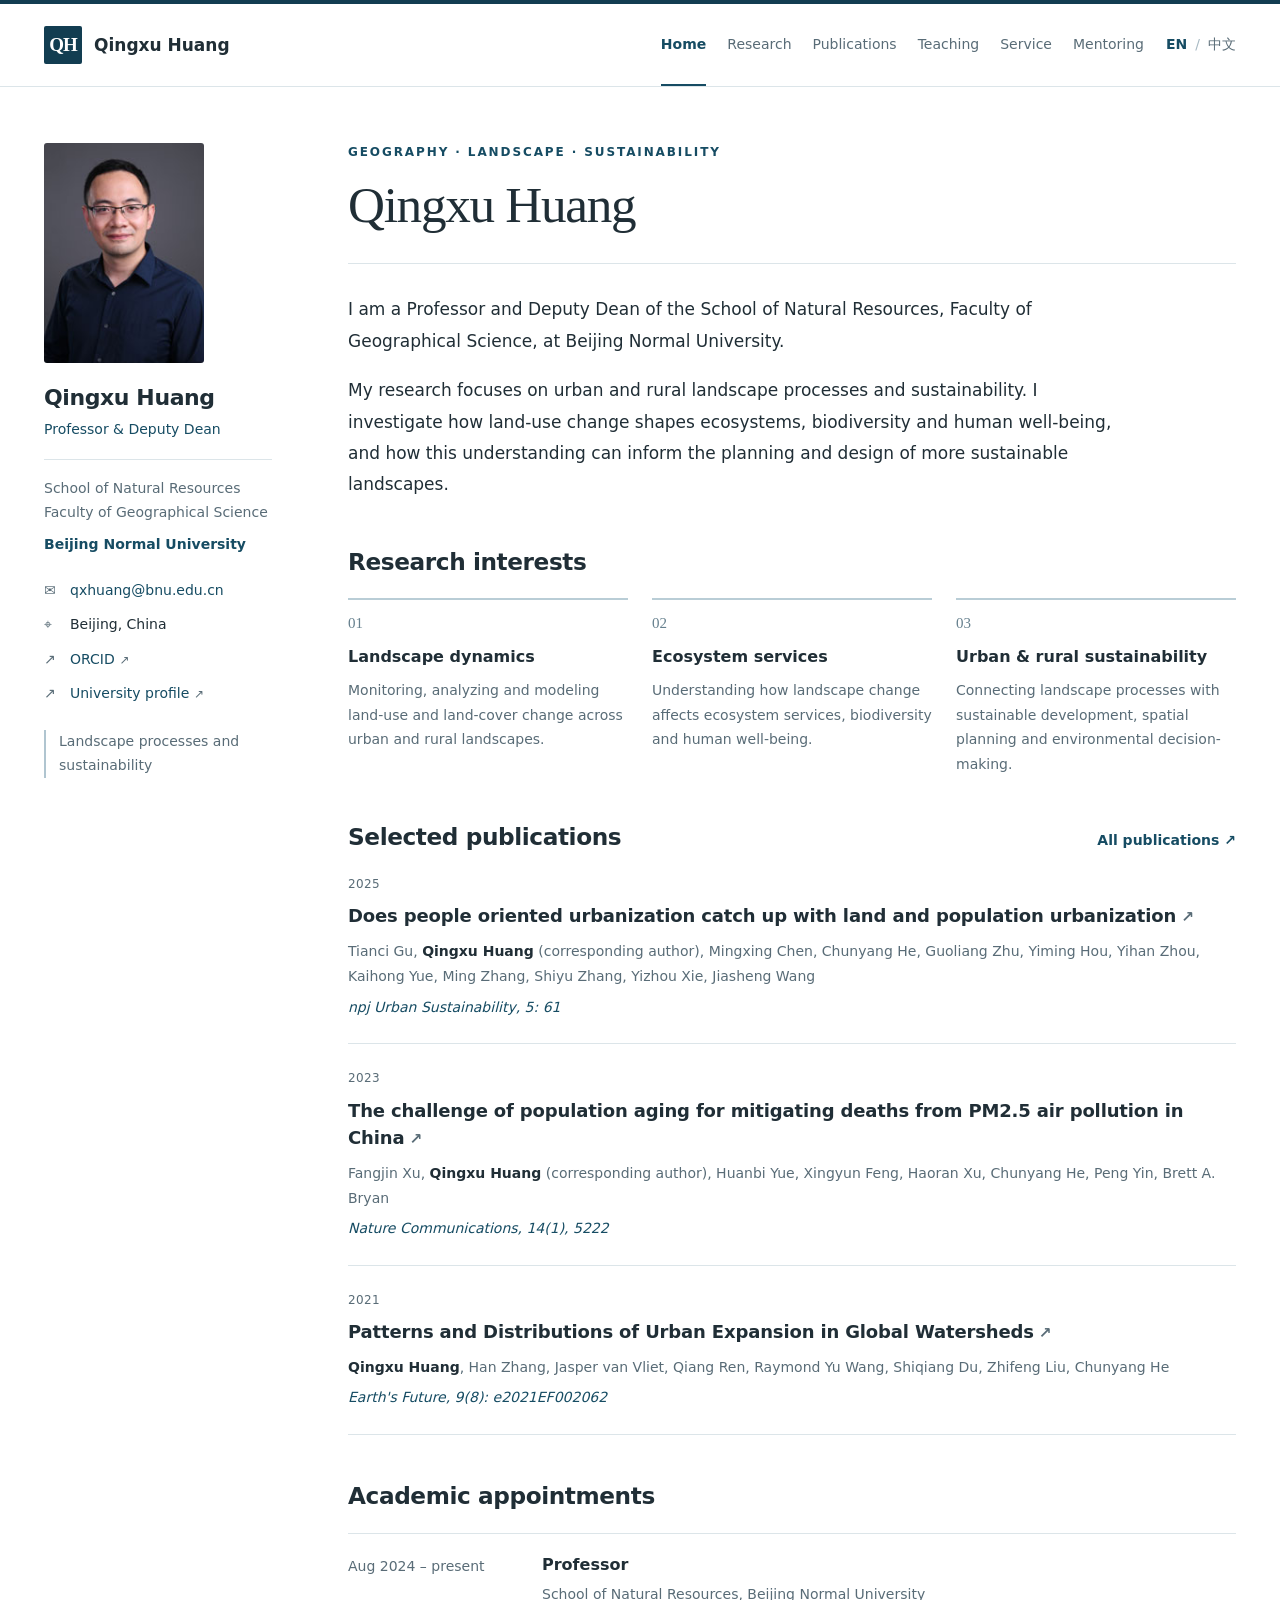
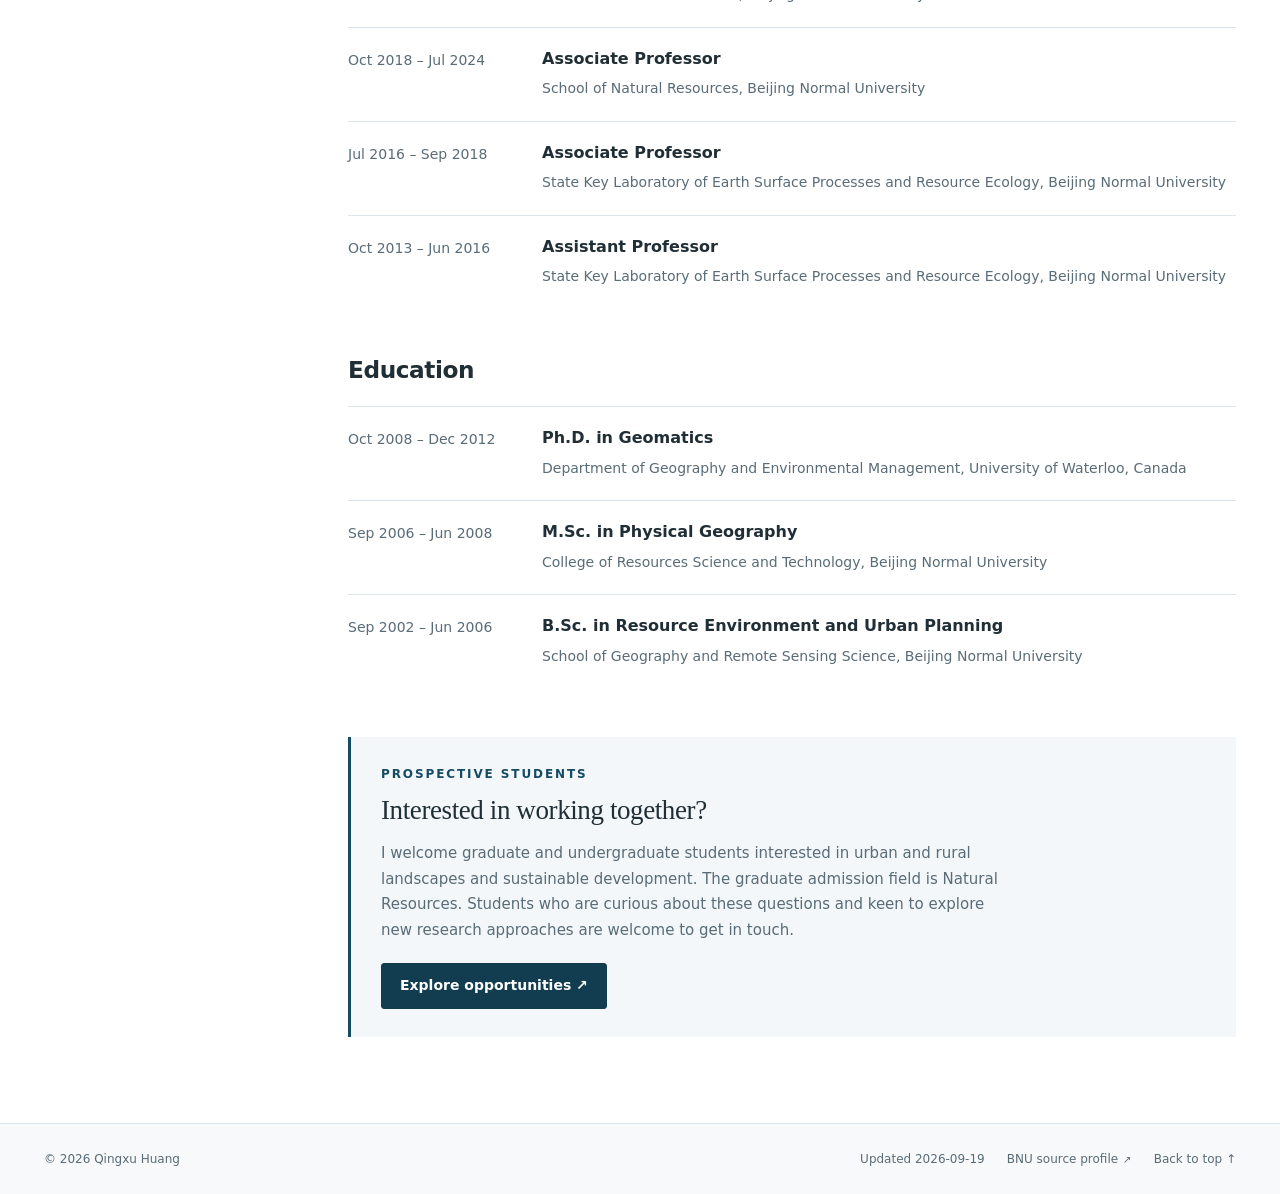
==== index.html @ 63712970 "Add files via upload" ====
<!doctype html>
<html lang="en"><head>
<meta charset="utf-8"><meta name="viewport" content="width=device-width,initial-scale=1">
<title>Qingxu Huang | Beijing Normal University</title><meta name="description" content="I am a Professor and Deputy Dean of the School of Natural Resources, Faculty of Geographical Science, at Beijing Normal University. My research focuses on urban and rural landscape processes and susta"><meta name="author" content="Qingxu Huang"><meta name="color-scheme" content="light">
<meta property="og:title" content="Qingxu Huang | Beijing Normal University"><meta property="og:description" content="I am a Professor and Deputy Dean of the School of Natural Resources, Faculty of Geographical Science, at Beijing Normal University. My research focuses on urban and rural landscape processes and susta"><meta property="og:type" content="website">
<link rel="alternate" hreflang="en" href="index.html"><link rel="alternate" hreflang="zh-CN" href="zh/index.html">
<link rel="icon" type="image/svg+xml" href="assets/favicon.svg">
<link rel="stylesheet" href="assets/style.css">
<script>document.documentElement.classList.add('js')</script>
<script src="assets/site.js" defer></script>
<script type="application/ld+json">{"@context":"https://schema.org","@type":"Person","name":"Qingxu Huang","jobTitle":"Professor & Deputy Dean","email":"mailto:qxhuang@bnu.edu.cn","affiliation":{"@type":"CollegeOrUniversity","name":"Beijing Normal University"},"sameAs":["https://orcid.org/0000-0003-4902-716X","https://geot.bnu.edu.cn/Public/htm/news/5/886.html"]}</script></head><body>
<a class="skip-link" href="#main">Skip to content</a><header class="site-header"><div class="header-inner">
<a class="brand" href="index.html"><span class="monogram" aria-hidden="true">QH</span><span>Qingxu Huang</span></a>
<nav class="primary-nav" id="primary-nav" aria-label="Main navigation"><a href="index.html" aria-current="page">Home</a><a href="research.html">Research</a><a href="publications.html">Publications</a><a href="teaching.html">Teaching</a><a href="service.html">Service</a><a href="group.html">Mentoring</a></nav>
<nav class="language-switch" aria-label="Language"><span aria-current="true" lang="en">EN</span><span class="language-divider" aria-hidden="true">/</span><a data-language="zh" lang="zh-CN" href="zh/index.html">中文</a></nav>
<button class="menu-button" type="button" aria-expanded="false" aria-controls="primary-nav" aria-label="Menu"><span aria-hidden="true">☰</span></button></div></header>
<div class="layout"><aside class="profile" aria-label="Profile and contact information"><img class="portrait" src="assets/portrait.jpg" width="170" height="255" alt="Qingxu Huang" decoding="async"><div class="profile-title"><h2>Qingxu Huang</h2><p class="role">Professor &amp; Deputy Dean</p></div><div class="affiliation"><p>School of Natural Resources<br>Faculty of Geographical Science</p><a href="https://www.bnu.edu.cn/">Beijing Normal University</a></div><ul class="contact-list"><li><span aria-hidden="true">✉</span><a href="mailto:qxhuang@bnu.edu.cn">qxhuang@bnu.edu.cn</a></li><li><span aria-hidden="true">⌖</span>Beijing, China</li><li><span aria-hidden="true">↗</span><a href="https://orcid.org/0000-0003-4902-716X" target="_blank" rel="noopener noreferrer">ORCID<span class="external" aria-hidden="true">↗</span></a></li><li><span aria-hidden="true">↗</span><a href="https://geot.bnu.edu.cn/Public/htm/news/5/886.html" target="_blank" rel="noopener noreferrer">University profile<span class="external" aria-hidden="true">↗</span></a></li></ul><p class="profile-note">Landscape processes and sustainability</p></aside>
<main id="main" tabindex="-1"><div class="page-heading"><p class="eyebrow">GEOGRAPHY · LANDSCAPE · SUSTAINABILITY</p><h1>Qingxu Huang</h1></div><div class="intro"><p>I am a Professor and Deputy Dean of the School of Natural Resources, Faculty of Geographical Science, at Beijing Normal University.</p><p>My research focuses on urban and rural landscape processes and sustainability. I investigate how land-use change shapes ecosystems, biodiversity and human well-being, and how this understanding can inform the planning and design of more sustainable landscapes.</p></div><section id="interests"><div class="section-heading"><h2>Research interests</h2></div><ol class="interests"><li><span class="number" aria-hidden="true">01</span><div><h3>Landscape dynamics</h3><p>Monitoring, analyzing and modeling land-use and land-cover change across urban and rural landscapes.</p></div></li><li><span class="number" aria-hidden="true">02</span><div><h3>Ecosystem services</h3><p>Understanding how landscape change affects ecosystem services, biodiversity and human well-being.</p></div></li><li><span class="number" aria-hidden="true">03</span><div><h3>Urban &amp; rural sustainability</h3><p>Connecting landscape processes with sustainable development, spatial planning and environmental decision-making.</p></div></li></ol></section><section id="selected"><div class="section-heading"><h2>Selected publications</h2><a class="text-link" href="publications.html">All publications ↗</a></div><ol class="paper-list selected"><li class="paper"><div class="paper-meta"><span>2025</span></div><h3><a href="https://doi.org/10.1038/s42949-025-00251-7" target="_blank" rel="noopener noreferrer">Does people oriented urbanization catch up with land and population urbanization<span class="external" aria-hidden="true">↗</span></a></h3><p class="authors">Tianci Gu, <strong>Qingxu Huang</strong> (corresponding author), Mingxing Chen, Chunyang He, Guoliang Zhu, Yiming Hou, Yihan Zhou, Kaihong Yue, Ming Zhang, Shiyu Zhang, Yizhou Xie, Jiasheng Wang</p><p class="journal">npj Urban Sustainability, 5: 61</p></li><li class="paper"><div class="paper-meta"><span>2023</span></div><h3><a href="https://doi.org/10.1038/s41467-023-40908-4" target="_blank" rel="noopener noreferrer">The challenge of population aging for mitigating deaths from PM2.5 air pollution in China<span class="external" aria-hidden="true">↗</span></a></h3><p class="authors">Fangjin Xu, <strong>Qingxu Huang</strong> (corresponding author), Huanbi Yue, Xingyun Feng, Haoran Xu, Chunyang He, Peng Yin, Brett A. Bryan</p><p class="journal">Nature Communications, 14(1), 5222</p></li><li class="paper"><div class="paper-meta"><span>2021</span></div><h3><a href="https://doi.org/10.1029/2021EF002062" target="_blank" rel="noopener noreferrer">Patterns and Distributions of Urban Expansion in Global Watersheds<span class="external" aria-hidden="true">↗</span></a></h3><p class="authors"><strong>Qingxu Huang</strong>, Han Zhang, Jasper van Vliet, Qiang Ren, Raymond Yu Wang, Shiqiang Du, Zhifeng Liu, Chunyang He</p><p class="journal">Earth's Future, 9(8): e2021EF002062</p></li></ol></section><section id="appointments"><div class="section-heading"><h2>Academic appointments</h2></div><ol class="timeline"><li><span class="date">Aug 2024 – present</span><div><h3>Professor</h3><p>School of Natural Resources, Beijing Normal University</p></div></li><li><span class="date">Oct 2018 – Jul 2024</span><div><h3>Associate Professor</h3><p>School of Natural Resources, Beijing Normal University</p></div></li><li><span class="date">Jul 2016 – Sep 2018</span><div><h3>Associate Professor</h3><p>State Key Laboratory of Earth Surface Processes and Resource Ecology, Beijing Normal University</p></div></li><li><span class="date">Oct 2013 – Jun 2016</span><div><h3>Assistant Professor</h3><p>State Key Laboratory of Earth Surface Processes and Resource Ecology, Beijing Normal University</p></div></li></ol></section><section id="education"><div class="section-heading"><h2>Education</h2></div><ol class="timeline"><li><span class="date">Oct 2008 – Dec 2012</span><div><h3>Ph.D. in Geomatics</h3><p>Department of Geography and Environmental Management, University of Waterloo, Canada</p></div></li><li><span class="date">Sep 2006 – Jun 2008</span><div><h3>M.Sc. in Physical Geography</h3><p>College of Resources Science and Technology, Beijing Normal University</p></div></li><li><span class="date">Sep 2002 – Jun 2006</span><div><h3>B.Sc. in Resource Environment and Urban Planning</h3><p>School of Geography and Remote Sensing Science, Beijing Normal University</p></div></li></ol></section><div class="join"><p class="eyebrow">PROSPECTIVE STUDENTS</p><h2>Interested in working together?</h2><p>I welcome graduate and undergraduate students interested in urban and rural landscapes and sustainable development. The graduate admission field is Natural Resources. Students who are curious about these questions and keen to explore new research approaches are welcome to get in touch.</p><a class="button" href="teaching.html#opportunities">Explore opportunities ↗</a></div></main></div>
<footer><div class="footer-inner"><span>© 2026 Qingxu Huang</span><div><span>Updated 2026-09-19</span><a href="https://geot.bnu.edu.cn/Public/htm/news/5/886.html" target="_blank" rel="noopener noreferrer">BNU source profile<span class="external" aria-hidden="true">↗</span></a><a href="#main">Back to top ↑</a></div></div></footer>
</body></html>
---- assets/style.css ----
:root{--ink:#202e36;--muted:#596c77;--accent:#164c63;--deep:#123d51;--line:#dce5e9;--pale:#f3f7f9;--paper:#fff;--serif:Georgia,"Times New Roman",serif;--sans:system-ui,-apple-system,BlinkMacSystemFont,"Segoe UI",sans-serif}
*{box-sizing:border-box}html{scroll-behavior:smooth;scroll-padding-top:160px}body{margin:0;color:var(--ink);background:var(--paper);font-family:var(--sans);font-size:16px;line-height:1.7;-webkit-font-smoothing:antialiased}a{color:var(--accent);text-decoration:none}a:hover{text-decoration:underline;text-underline-offset:4px}a:focus-visible,button:focus-visible,summary:focus-visible{outline:3px solid #b26922;outline-offset:5px}button{font:inherit;color:inherit;cursor:pointer}p{margin:0 0 1rem}h1,h2,h3{line-height:1.35;color:var(--ink)}h1{font-family:var(--serif);font-weight:400;font-size:clamp(2.4rem,4vw,3.25rem);letter-spacing:-1.3px;margin:8px 0 0}h2{font-size:1.45rem;letter-spacing:-.4px;font-weight:650;margin:0}h3{font-size:1rem;font-weight:650;margin:0 0 7px}strong{font-weight:650}svg{width:18px;height:18px;flex-shrink:0}.external{font-size:.85em;padding-left:5px;color:var(--muted)}.skip-link{position:fixed;left:16px;top:-100px;z-index:100;padding:10px 16px;background:white}.skip-link:focus{top:12px}.site-header{border-top:4px solid var(--deep);border-bottom:1px solid var(--line);background:rgba(255,255,255,.98);position:sticky;top:0;z-index:20}.header-inner{max-width:1280px;margin:auto;padding:0 44px;min-height:82px;display:flex;align-items:center;justify-content:space-between;gap:25px}.brand{display:flex;align-items:center;gap:12px;white-space:nowrap;color:var(--ink);font-size:17px;font-weight:650}.brand:hover{text-decoration:none}.monogram{display:grid;place-items:center;width:38px;height:38px;background:var(--deep);color:white;font-family:var(--serif);font-size:19px;letter-spacing:-1px;border-radius:2px}.primary-nav{display:flex;align-self:stretch;gap:27px}.primary-nav a{display:flex;align-items:center;font-size:14px;color:var(--muted);border-bottom:2px solid transparent;padding-top:2px}.primary-nav a[aria-current]{border-color:var(--accent);color:var(--accent);font-weight:650}.menu-button{display:none}.layout{max-width:1280px;margin:auto;padding:56px 44px 86px;display:grid;grid-template-columns:228px minmax(0,1fr);gap:76px}.profile{align-self:start}.portrait{display:block;width:160px;height:220px;object-fit:cover;object-position:top;border-radius:3px;background:var(--pale)}.profile-title h2{font-size:22px;letter-spacing:-.4px;margin:20px 0 5px}.role{color:var(--accent);font-size:14px;margin-bottom:18px}.affiliation{font-size:14px;line-height:1.7;border-top:1px solid var(--line);padding-top:17px}.affiliation p{color:var(--muted);margin:0 0 8px}.affiliation a{font-weight:600}.contact-list{list-style:none;padding:0;margin:22px 0;font-size:14px;line-height:1.6}.contact-list li{display:flex;align-items:center;gap:10px;margin:12px 0}.contact-list svg{color:#718895;width:16px;height:16px}.profile-note{border-left:2px solid #b0c5d0;padding-left:13px;color:var(--muted);font-size:14px;line-height:1.7;margin-top:26px}.page-heading{margin-bottom:30px;padding-bottom:24px;border-bottom:1px solid var(--line)}.eyebrow{font-size:12px;font-weight:650;letter-spacing:1.9px;line-height:1.6;color:var(--accent);margin:0}.intro{font-size:17px;line-height:1.85;max-width:780px}.intro p+p{margin-top:18px}.intro a{text-decoration:underline;text-decoration-color:#b0c6d1;text-underline-offset:4px}.lead{font-size:18px;color:var(--muted);line-height:1.7;max-width:740px;margin-top:-5px;margin-bottom:30px}.note{font-size:14px;color:var(--muted);line-height:1.7}.section-heading{display:flex;justify-content:space-between;align-items:baseline;gap:20px;margin-bottom:21px}.text-link{font-size:14px;font-weight:600;display:inline-block;line-height:1.6}.text-link span{margin-left:5px}section{margin-top:45px;scroll-margin-top:8px}.interests{list-style:none;display:grid;grid-template-columns:repeat(3,minmax(0,1fr));padding:0;gap:24px;margin:0}.interests li{padding-top:13px;border-top:2px solid #b9cdd6}.number{font-family:var(--serif);font-size:15px;line-height:1.4;color:#66808e;display:block;margin-bottom:11px}.interests h3{font-size:16px;line-height:1.45;margin-bottom:10px}.interests p{font-size:14px;color:var(--muted);line-height:1.75;margin:0}.timeline,.award-list,.student-list{list-style:none;padding:0;margin:0}.timeline li,.award-list li{display:grid;grid-template-columns:170px minmax(0,1fr);gap:24px;padding:20px 0;border-top:1px solid var(--line)}.timeline h3,.award-list h3{font-size:16px}.timeline p,.award-list p{font-size:14px;color:var(--muted);line-height:1.75;margin:0}.date{font-size:14px;font-variant-numeric:tabular-nums;color:var(--muted);line-height:1.8}.paper-list{list-style:none;padding:0;margin:0}.paper{border-bottom:1px solid var(--line);padding:24px 0}.paper:first-child{padding-top:0}.paper-meta{display:flex;flex-wrap:wrap;gap:12px;font-size:12px;letter-spacing:.4px;color:var(--muted);margin-bottom:8px}.paper-meta span+span{border-left:1px solid #bdcdd5;padding-left:12px}.paper h3{font-size:18px;line-height:1.5;font-weight:600;letter-spacing:-.15px;margin:0 0 10px}.paper h3 a{color:var(--ink)}.paper h3 a:hover{color:var(--accent)}.authors{font-size:14px;line-height:1.8;color:var(--muted);margin-bottom:6px}.authors strong{color:var(--ink)}.journal{font-size:14px;line-height:1.7;font-style:italic;color:var(--accent);margin-bottom:0}.doi,.paper-note{font-size:13px;overflow-wrap:anywhere;display:block;margin-top:8px}.original{margin-top:13px;font-size:13px;color:var(--muted)}summary{cursor:pointer;min-height:30px;line-height:2}.original p{background:var(--pale);padding:15px;font-size:14px;line-height:1.85;margin:8px 0 0}.join{margin-top:48px;padding:28px 30px;background:var(--pale);border-left:3px solid var(--accent)}.join h2{font-family:var(--serif);font-weight:400;font-size:27px;margin:8px 0 13px}.join p:not(.eyebrow){font-size:15px;color:var(--muted);max-width:630px;margin-bottom:20px}.button{display:inline-flex;gap:20px;align-items:center;padding:10px 18px;background:var(--deep);color:white;border:1px solid var(--deep);border-radius:3px;font-size:14px;font-weight:600}.button:hover{background:var(--accent);text-decoration:none}.page-toc{display:flex;flex-wrap:wrap;gap:9px 24px;background:rgba(255,255,255,.98);border-block:1px solid var(--line);padding:15px 0;margin:24px 0;position:sticky;top:86px;z-index:5;line-height:1.55}.page-toc a{font-size:14px}.methods{font-size:16px;line-height:1.85;color:var(--muted);margin-top:28px}.projects{list-style:none;margin:0;padding:0}.projects li{padding:22px 0;border-top:1px solid var(--line)}.project-meta{display:flex;flex-wrap:wrap;justify-content:space-between;gap:6px 14px;font-size:12px;letter-spacing:.2px;color:var(--muted);margin-bottom:10px}.project-meta span+span{color:var(--accent);font-weight:600}.projects h3{font-size:17px;line-height:1.6;margin-bottom:10px}.projects p{font-size:14px;color:var(--muted);margin:0 0 7px}.grant{font-size:12px;letter-spacing:.2px;color:var(--muted)}.year-group{display:grid;grid-template-columns:60px minmax(0,1fr);column-gap:20px;padding-top:20px;border-top:1px solid var(--line);margin-top:24px}.year-group .paper:last-child{border:0;padding-bottom:0}.year-heading{font-family:var(--serif);font-size:20px;font-weight:400;color:var(--accent);padding-top:2px;margin:0}.year-group .paper-meta span:first-child{display:none}.year-group .paper-meta:has(span:only-child){display:none}.year-group .paper-meta span+span{border:0;padding:0}.opportunity{background:var(--pale);padding:26px 30px;border-left:3px solid var(--accent)}.opportunity p{font-size:16px;line-height:1.85;margin-bottom:20px}.opportunity .email-label{display:inline-block;margin:0 0 0 16px;font-size:14px;color:var(--muted)}.courses{list-style:none;margin:0;padding:0}.courses li{display:flex;align-items:baseline;justify-content:space-between;gap:20px;padding:20px 0;border-top:1px solid var(--line)}.courses h3{font-size:16px;line-height:1.6;margin:0}.courses .date{flex-shrink:0}.service-list{padding:0;list-style:none;display:grid;grid-template-columns:repeat(2,minmax(0,1fr));gap:27px 30px}.service-list li{border-top:2px solid #b9cdd6;padding-top:15px}.service-list span{display:block;font-size:13px;color:var(--accent);margin-bottom:8px}.service-list h3{font-size:16px;line-height:1.6;font-weight:500}.award-list li{grid-template-columns:55px minmax(0,1fr);gap:24px}.student-list li{display:grid;grid-template-columns:55px minmax(0,1fr);gap:24px;border-top:1px solid var(--line);padding:17px 0}.student-list p{font-size:15px;line-height:1.85;margin:0}.student-list .date{color:var(--accent)}footer{background:#f7f9fa;border-top:1px solid var(--line)}.footer-inner{max-width:1280px;padding:25px 44px;margin:auto;display:flex;justify-content:space-between;gap:20px;font-size:12px;color:var(--muted)}.footer-inner>div{display:flex;flex-wrap:wrap;gap:10px 22px}.footer-inner a{color:var(--muted)}
@media(min-width:1100px) and (min-height:950px){.profile{position:sticky;top:125px}}
@media(max-width:1100px){.header-inner{padding-inline:30px}.primary-nav{gap:19px}.layout{padding-inline:30px;gap:42px;grid-template-columns:205px minmax(0,1fr)}.interests{grid-template-columns:1fr;gap:15px}.interests li{display:grid;grid-template-columns:24px minmax(0,1fr);gap:10px;border-top-width:1px}.interests h3{margin-bottom:4px}.number{margin-top:2px}.timeline li{grid-template-columns:1fr;gap:7px}.courses li{display:block}.courses .date{display:block;margin-top:8px}}
@media(max-width:800px){html{scroll-padding-top:115px}.header-inner{min-height:72px;flex-wrap:wrap;padding:16px 24px;gap:14px}.primary-nav{width:100%;display:grid;grid-template-columns:repeat(3,1fr);gap:8px 14px}.primary-nav a{justify-content:center;padding:9px 4px;font-size:14px;min-height:42px}.js .menu-button{display:flex;align-items:center;gap:14px;background:none;border:1px solid var(--line);padding:6px 12px;border-radius:3px;font-size:14px}.js .primary-nav{display:none}.js .primary-nav.is-open{display:grid}.layout{display:block;padding:30px 24px 55px}.profile{display:grid;grid-template-columns:112px minmax(0,1fr);gap:0 24px;border-bottom:1px solid var(--line);padding-bottom:26px;margin-bottom:32px}.portrait{width:112px;height:154px;grid-column:1;grid-row:1/3}.profile-title{grid-column:2;align-self:end}.profile-title h2{font-size:22px;margin:0 0 5px}.role{margin-bottom:12px;font-size:13px}.affiliation{grid-column:2;border:0;padding:0;font-size:13px;align-self:start}.affiliation p{margin-bottom:4px}.contact-list{grid-column:1/-1;display:flex;flex-wrap:wrap;gap:10px 20px;margin:23px 0 0;font-size:13px}.contact-list li{margin:0;gap:8px}.profile-note{display:none}.page-heading{margin-bottom:25px}.eyebrow{font-size:12px;letter-spacing:1.3px}h1{font-size:40px;letter-spacing:-1px}.intro{font-size:16px}.lead{font-size:17px}.page-toc{position:static;gap:12px 18px}.year-group{grid-template-columns:1fr;gap:15px}.year-heading{font-size:23px}.paper h3{font-size:17px}.paper{padding-block:24px}.paper-meta{font-size:12px}.section-heading{align-items:flex-start}.section-heading .text-link{max-width:110px;font-size:13px}.footer-inner{flex-direction:column;padding:23px 24px;gap:9px}}
@media(max-width:450px){.header-inner{padding-inline:20px}.brand{font-size:16px}.layout{padding-inline:20px}.profile{grid-template-columns:90px minmax(0,1fr);gap:0 18px}.portrait{width:90px;height:135px}.profile-title h2{font-size:21px}.affiliation{font-size:12px}.role{font-size:12px;margin-bottom:7px}.profile-title{align-self:start}.contact-list{gap:11px 18px}.contact-list li{font-size:13px}.monogram{width:32px;height:34px;font-size:17px}.service-list{grid-template-columns:1fr;gap:20px}.join,.opportunity{padding:22px}.join h2{font-size:25px}.opportunity .email-label{display:block;margin:12px 0 0}.student-list li{grid-template-columns:42px minmax(0,1fr);gap:12px}.award-list li{grid-template-columns:42px minmax(0,1fr);gap:12px}h2{font-size:21px}.project-meta{display:block}.project-meta span{display:block}.project-meta span+span{margin-top:5px}}
@media(prefers-reduced-motion:reduce){html{scroll-behavior:auto}}
@media print{html{scroll-behavior:auto}.site-header,.contact-list,.profile-note,.page-toc,footer,.join,.button,.skip-link{display:none!important}.layout{display:block;padding:0}.profile{display:block;border:0;margin-bottom:25px}.portrait{float:right;width:90px;height:130px}.profile-title h2{font-size:22px;margin-top:0}.affiliation{border:0;padding:0}.page-heading{clear:both}body{font-size:11pt}.paper,.projects li,.award-list li,.timeline li{break-inside:avoid}.paper h3{font-size:12pt}.authors,.journal{font-size:10pt}section{margin-top:25px}.year-group{display:block}a{color:inherit}.external{display:none}h1{font-size:27pt}}

/* Bilingual navigation */
.header-inner{gap:22px}.brand{margin-right:auto}.primary-nav{gap:21px}.language-switch{display:flex;align-items:center;gap:8px;flex-shrink:0;font-size:14px}.language-switch [aria-current]{font-weight:650;color:var(--accent)}.language-divider{color:#a7b9c3}.language-switch a{color:var(--muted)}.custom-content p{line-height:1.9}.contact-list>li>span[aria-hidden]{width:16px;color:var(--muted);flex-shrink:0}html[lang=zh-CN] h1{font-family:var(--sans);font-size:42px;letter-spacing:1px}html[lang=zh-CN] .intro{line-height:2}html[lang=zh-CN] .join h2{font-family:var(--sans);font-size:24px}.menu-button{display:none}
@media(min-width:801px) and (max-width:1020px){.header-inner{min-height:76px;flex-wrap:wrap;padding-block:15px}.primary-nav{width:100%;order:5;display:grid;grid-template-columns:repeat(6,1fr)}.primary-nav a{justify-content:center;padding:8px}.js .primary-nav{display:none}.js .primary-nav.is-open{display:grid}.js .menu-button{display:block;background:white;border:1px solid var(--line);border-radius:3px;padding:5px 12px}.page-toc{position:static}}
@media(max-width:800px){.header-inner{gap:13px}.primary-nav{order:5}.language-switch{font-size:13px;gap:6px}.js .menu-button{padding:5px 10px;min-height:36px}.brand{margin-right:auto}.page-heading h1{overflow-wrap:anywhere}}
@media(max-width:450px){.header-inner{gap:10px;padding-inline:16px}.brand{font-size:15px;gap:8px}.monogram{width:28px;height:32px}.language-switch{font-size:12px}.js .menu-button{padding:4px 8px}html[lang=zh-CN] h1{font-size:32px}}
@media print{.language-switch{display:none}}
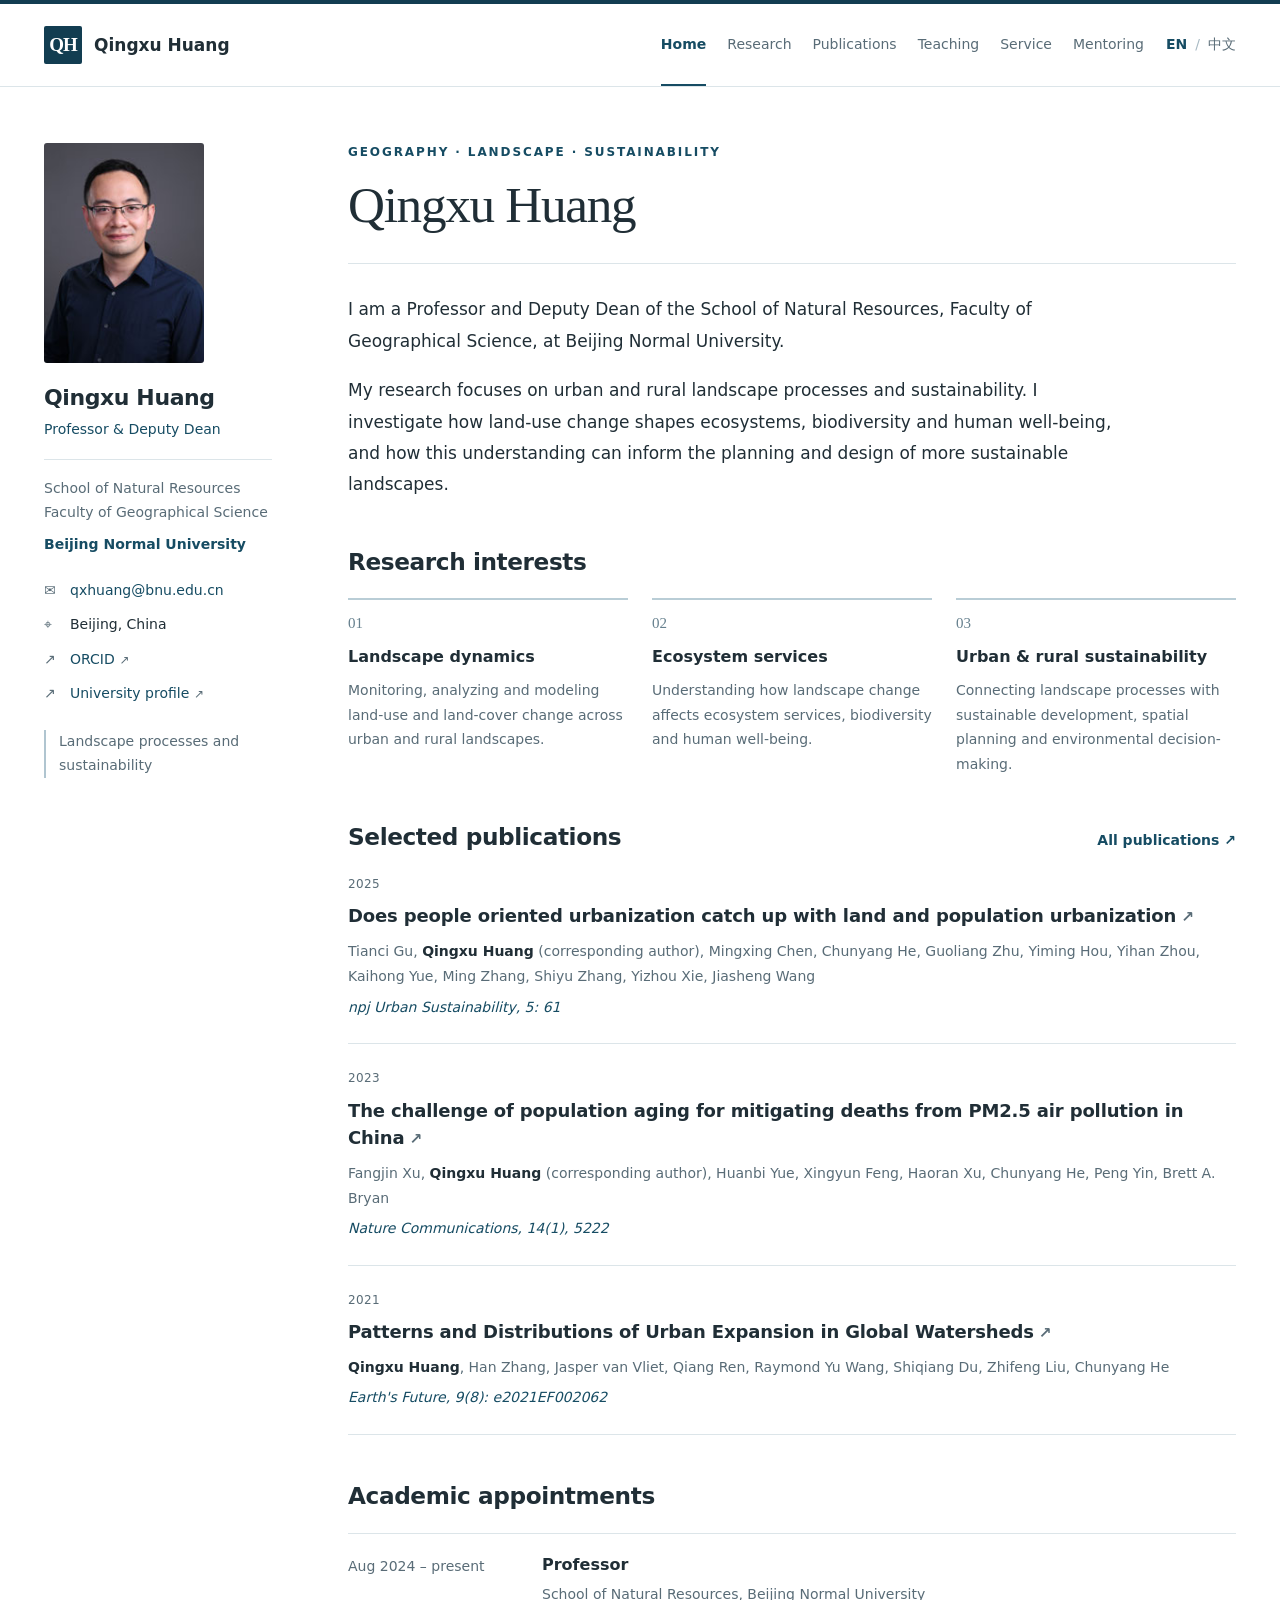
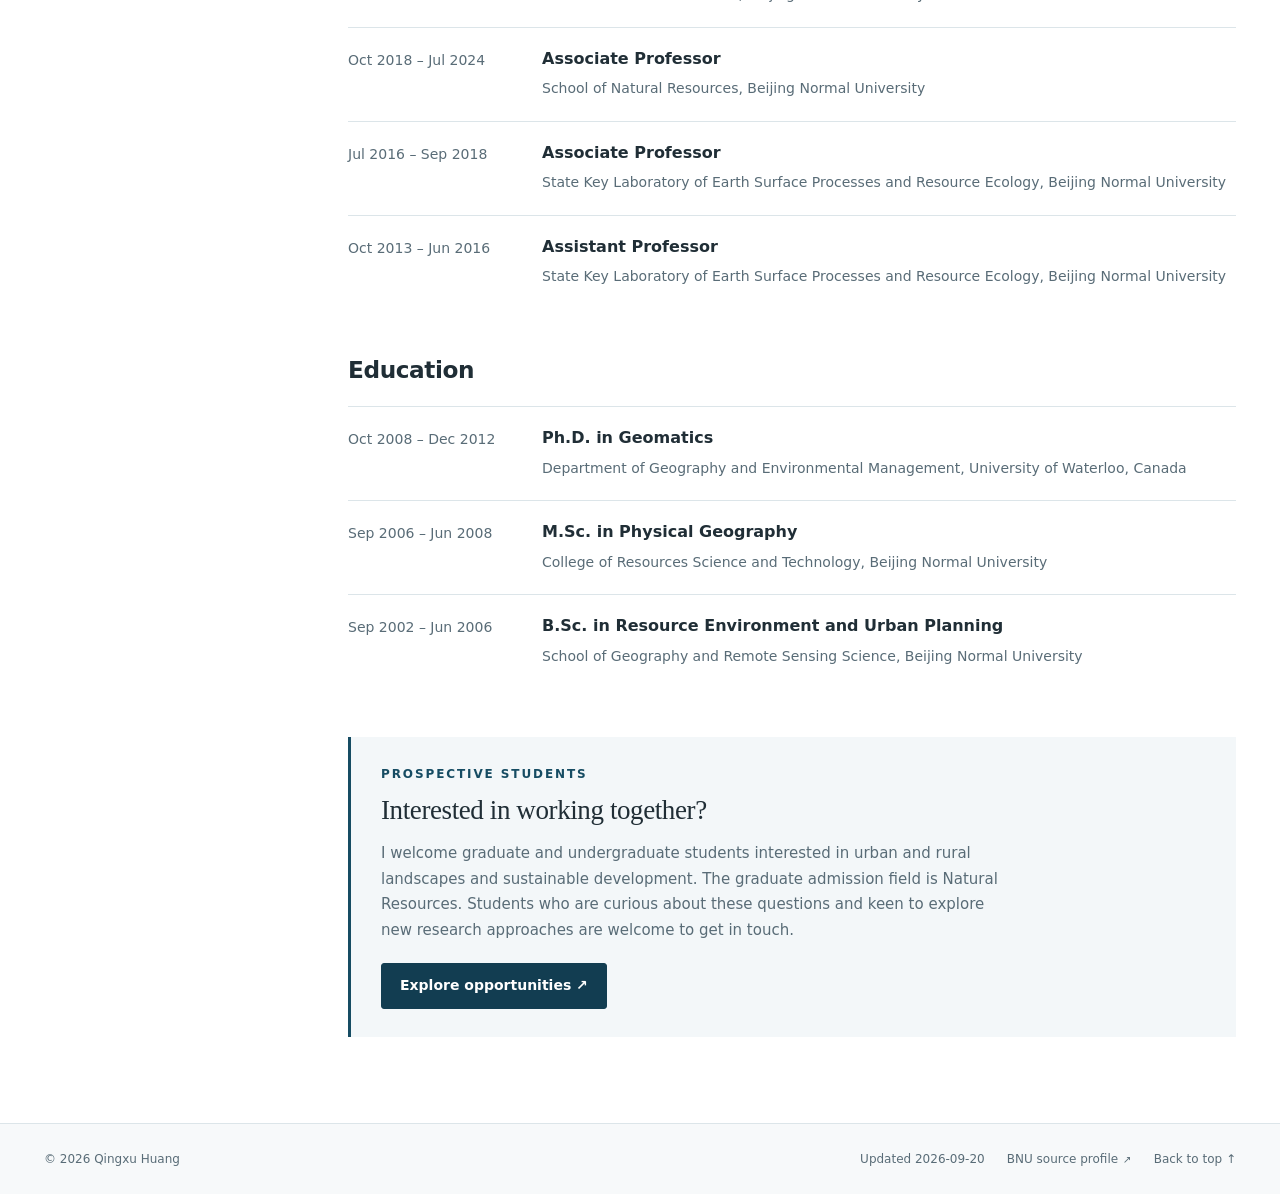
==== commit 7f294022: "Add files via upload" ====
--- a/index.html
+++ b/index.html
@@ -16,5 +16,5 @@
 <button class="menu-button" type="button" aria-expanded="false" aria-controls="primary-nav" aria-label="Menu"><span aria-hidden="true">☰</span></button></div></header>
 <div class="layout"><aside class="profile" aria-label="Profile and contact information"><img class="portrait" src="assets/portrait.jpg" width="170" height="255" alt="Qingxu Huang" decoding="async"><div class="profile-title"><h2>Qingxu Huang</h2><p class="role">Professor &amp; Deputy Dean</p></div><div class="affiliation"><p>School of Natural Resources<br>Faculty of Geographical Science</p><a href="https://www.bnu.edu.cn/">Beijing Normal University</a></div><ul class="contact-list"><li><span aria-hidden="true">✉</span><a href="mailto:qxhuang@bnu.edu.cn">qxhuang@bnu.edu.cn</a></li><li><span aria-hidden="true">⌖</span>Beijing, China</li><li><span aria-hidden="true">↗</span><a href="https://orcid.org/0000-0003-4902-716X" target="_blank" rel="noopener noreferrer">ORCID<span class="external" aria-hidden="true">↗</span></a></li><li><span aria-hidden="true">↗</span><a href="https://geot.bnu.edu.cn/Public/htm/news/5/886.html" target="_blank" rel="noopener noreferrer">University profile<span class="external" aria-hidden="true">↗</span></a></li></ul><p class="profile-note">Landscape processes and sustainability</p></aside>
 <main id="main" tabindex="-1"><div class="page-heading"><p class="eyebrow">GEOGRAPHY · LANDSCAPE · SUSTAINABILITY</p><h1>Qingxu Huang</h1></div><div class="intro"><p>I am a Professor and Deputy Dean of the School of Natural Resources, Faculty of Geographical Science, at Beijing Normal University.</p><p>My research focuses on urban and rural landscape processes and sustainability. I investigate how land-use change shapes ecosystems, biodiversity and human well-being, and how this understanding can inform the planning and design of more sustainable landscapes.</p></div><section id="interests"><div class="section-heading"><h2>Research interests</h2></div><ol class="interests"><li><span class="number" aria-hidden="true">01</span><div><h3>Landscape dynamics</h3><p>Monitoring, analyzing and modeling land-use and land-cover change across urban and rural landscapes.</p></div></li><li><span class="number" aria-hidden="true">02</span><div><h3>Ecosystem services</h3><p>Understanding how landscape change affects ecosystem services, biodiversity and human well-being.</p></div></li><li><span class="number" aria-hidden="true">03</span><div><h3>Urban &amp; rural sustainability</h3><p>Connecting landscape processes with sustainable development, spatial planning and environmental decision-making.</p></div></li></ol></section><section id="selected"><div class="section-heading"><h2>Selected publications</h2><a class="text-link" href="publications.html">All publications ↗</a></div><ol class="paper-list selected"><li class="paper"><div class="paper-meta"><span>2025</span></div><h3><a href="https://doi.org/10.1038/s42949-025-00251-7" target="_blank" rel="noopener noreferrer">Does people oriented urbanization catch up with land and population urbanization<span class="external" aria-hidden="true">↗</span></a></h3><p class="authors">Tianci Gu, <strong>Qingxu Huang</strong> (corresponding author), Mingxing Chen, Chunyang He, Guoliang Zhu, Yiming Hou, Yihan Zhou, Kaihong Yue, Ming Zhang, Shiyu Zhang, Yizhou Xie, Jiasheng Wang</p><p class="journal">npj Urban Sustainability, 5: 61</p></li><li class="paper"><div class="paper-meta"><span>2023</span></div><h3><a href="https://doi.org/10.1038/s41467-023-40908-4" target="_blank" rel="noopener noreferrer">The challenge of population aging for mitigating deaths from PM2.5 air pollution in China<span class="external" aria-hidden="true">↗</span></a></h3><p class="authors">Fangjin Xu, <strong>Qingxu Huang</strong> (corresponding author), Huanbi Yue, Xingyun Feng, Haoran Xu, Chunyang He, Peng Yin, Brett A. Bryan</p><p class="journal">Nature Communications, 14(1), 5222</p></li><li class="paper"><div class="paper-meta"><span>2021</span></div><h3><a href="https://doi.org/10.1029/2021EF002062" target="_blank" rel="noopener noreferrer">Patterns and Distributions of Urban Expansion in Global Watersheds<span class="external" aria-hidden="true">↗</span></a></h3><p class="authors"><strong>Qingxu Huang</strong>, Han Zhang, Jasper van Vliet, Qiang Ren, Raymond Yu Wang, Shiqiang Du, Zhifeng Liu, Chunyang He</p><p class="journal">Earth's Future, 9(8): e2021EF002062</p></li></ol></section><section id="appointments"><div class="section-heading"><h2>Academic appointments</h2></div><ol class="timeline"><li><span class="date">Aug 2024 – present</span><div><h3>Professor</h3><p>School of Natural Resources, Beijing Normal University</p></div></li><li><span class="date">Oct 2018 – Jul 2024</span><div><h3>Associate Professor</h3><p>School of Natural Resources, Beijing Normal University</p></div></li><li><span class="date">Jul 2016 – Sep 2018</span><div><h3>Associate Professor</h3><p>State Key Laboratory of Earth Surface Processes and Resource Ecology, Beijing Normal University</p></div></li><li><span class="date">Oct 2013 – Jun 2016</span><div><h3>Assistant Professor</h3><p>State Key Laboratory of Earth Surface Processes and Resource Ecology, Beijing Normal University</p></div></li></ol></section><section id="education"><div class="section-heading"><h2>Education</h2></div><ol class="timeline"><li><span class="date">Oct 2008 – Dec 2012</span><div><h3>Ph.D. in Geomatics</h3><p>Department of Geography and Environmental Management, University of Waterloo, Canada</p></div></li><li><span class="date">Sep 2006 – Jun 2008</span><div><h3>M.Sc. in Physical Geography</h3><p>College of Resources Science and Technology, Beijing Normal University</p></div></li><li><span class="date">Sep 2002 – Jun 2006</span><div><h3>B.Sc. in Resource Environment and Urban Planning</h3><p>School of Geography and Remote Sensing Science, Beijing Normal University</p></div></li></ol></section><div class="join"><p class="eyebrow">PROSPECTIVE STUDENTS</p><h2>Interested in working together?</h2><p>I welcome graduate and undergraduate students interested in urban and rural landscapes and sustainable development. The graduate admission field is Natural Resources. Students who are curious about these questions and keen to explore new research approaches are welcome to get in touch.</p><a class="button" href="teaching.html#opportunities">Explore opportunities ↗</a></div></main></div>
-<footer><div class="footer-inner"><span>© 2026 Qingxu Huang</span><div><span>Updated 2026-09-19</span><a href="https://geot.bnu.edu.cn/Public/htm/news/5/886.html" target="_blank" rel="noopener noreferrer">BNU source profile<span class="external" aria-hidden="true">↗</span></a><a href="#main">Back to top ↑</a></div></div></footer>
+<footer><div class="footer-inner"><span>© 2026 Qingxu Huang</span><div><span>Updated 2026-09-20</span><a href="https://geot.bnu.edu.cn/Public/htm/news/5/886.html" target="_blank" rel="noopener noreferrer">BNU source profile<span class="external" aria-hidden="true">↗</span></a><a href="#main">Back to top ↑</a></div></div></footer>
 </body></html>
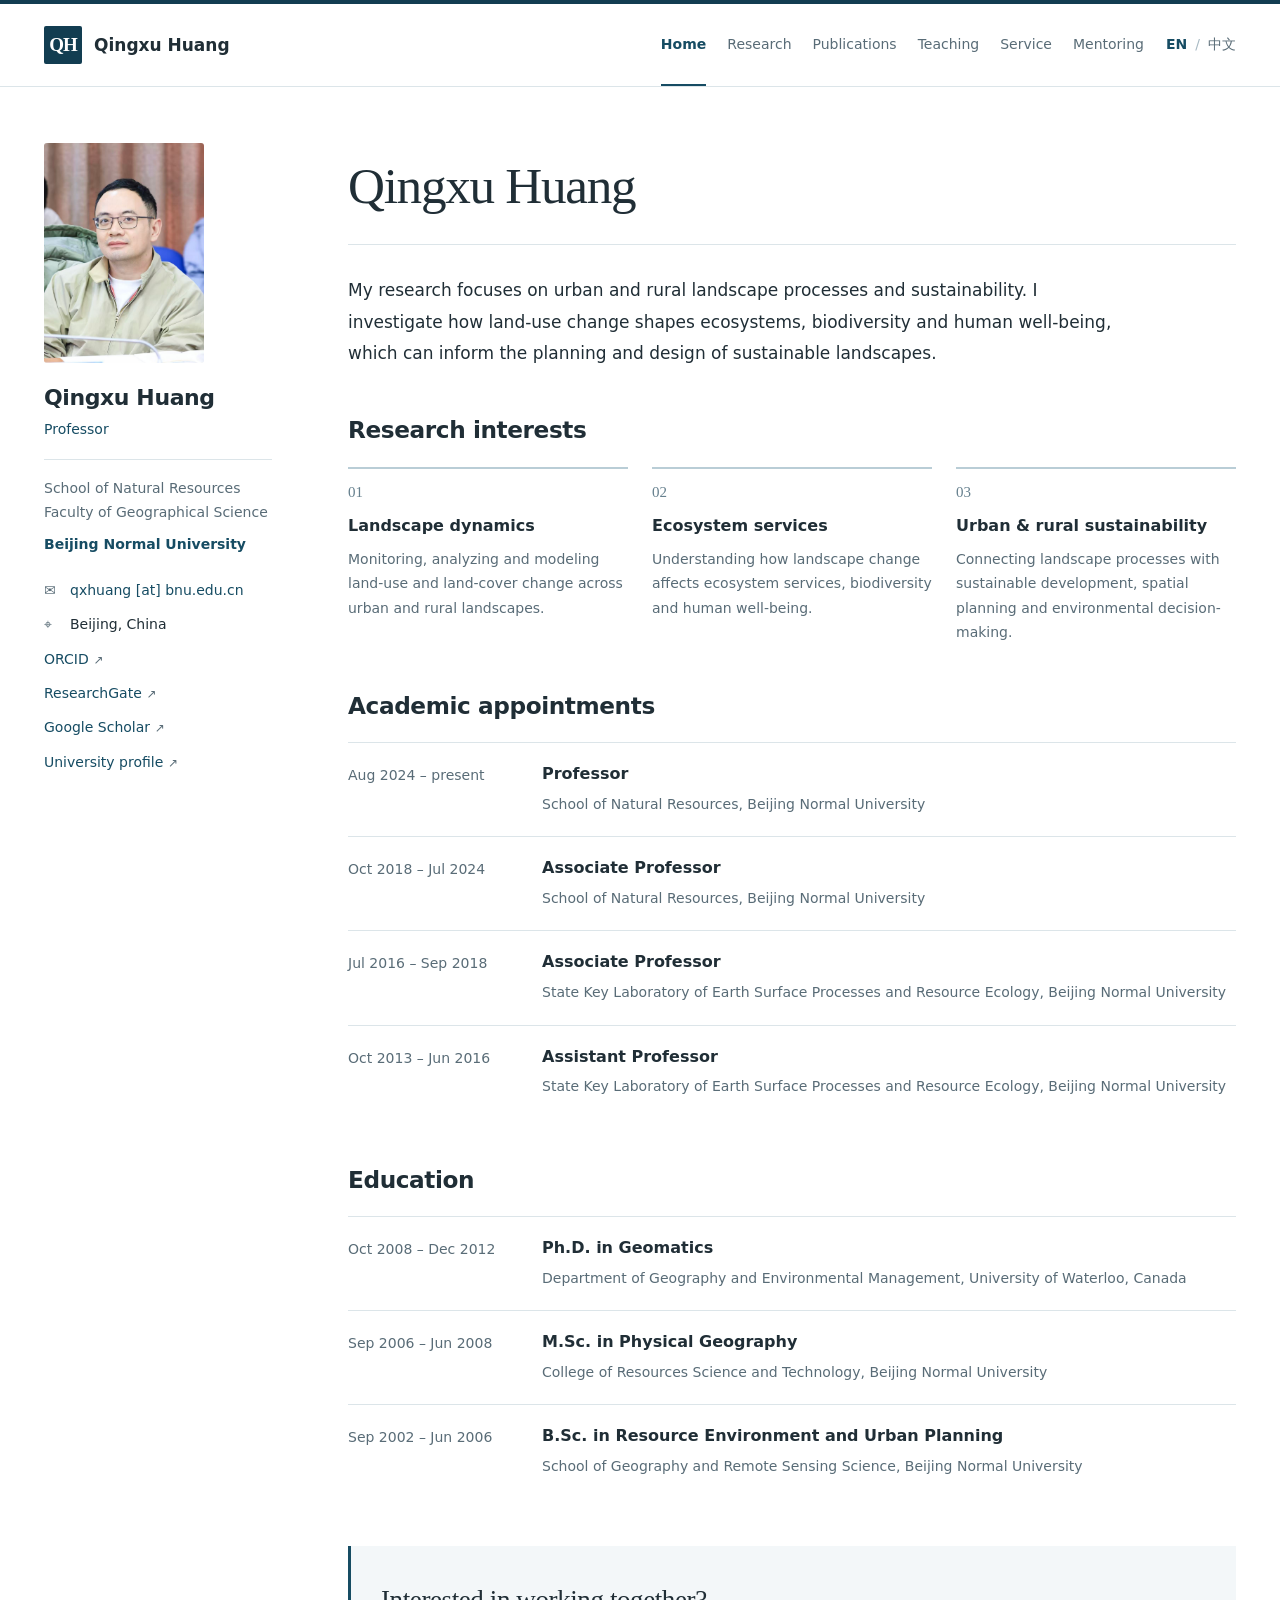
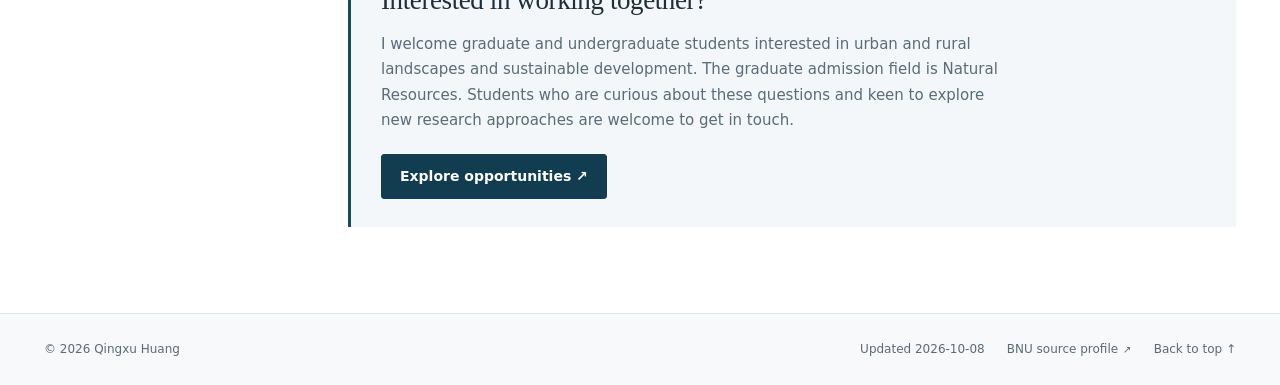
==== commit 22898a70: "Add files via upload" ====
--- a/index.html
+++ b/index.html
@@ -1,20 +1,20 @@
 <!doctype html>
 <html lang="en"><head>
 <meta charset="utf-8"><meta name="viewport" content="width=device-width,initial-scale=1">
-<title>Qingxu Huang | Beijing Normal University</title><meta name="description" content="I am a Professor and Deputy Dean of the School of Natural Resources, Faculty of Geographical Science, at Beijing Normal University. My research focuses on urban and rural landscape processes and susta"><meta name="author" content="Qingxu Huang"><meta name="color-scheme" content="light">
-<meta property="og:title" content="Qingxu Huang | Beijing Normal University"><meta property="og:description" content="I am a Professor and Deputy Dean of the School of Natural Resources, Faculty of Geographical Science, at Beijing Normal University. My research focuses on urban and rural landscape processes and susta"><meta property="og:type" content="website">
+<title>Qingxu Huang | Beijing Normal University</title><meta name="description" content="My research focuses on urban and rural landscape processes and sustainability. I investigate how land-use change shapes ecosystems, biodiversity and human well-being, which can inform the planning and"><meta name="author" content="Qingxu Huang"><meta name="color-scheme" content="light">
+<meta property="og:title" content="Qingxu Huang | Beijing Normal University"><meta property="og:description" content="My research focuses on urban and rural landscape processes and sustainability. I investigate how land-use change shapes ecosystems, biodiversity and human well-being, which can inform the planning and"><meta property="og:type" content="website">
 <link rel="alternate" hreflang="en" href="index.html"><link rel="alternate" hreflang="zh-CN" href="zh/index.html">
 <link rel="icon" type="image/svg+xml" href="assets/favicon.svg">
 <link rel="stylesheet" href="assets/style.css">
 <script>document.documentElement.classList.add('js')</script>
 <script src="assets/site.js" defer></script>
-<script type="application/ld+json">{"@context":"https://schema.org","@type":"Person","name":"Qingxu Huang","jobTitle":"Professor & Deputy Dean","email":"mailto:qxhuang@bnu.edu.cn","affiliation":{"@type":"CollegeOrUniversity","name":"Beijing Normal University"},"sameAs":["https://orcid.org/0000-0003-4902-716X","https://geot.bnu.edu.cn/Public/htm/news/5/886.html"]}</script></head><body>
+<script type="application/ld+json">{"@context":"https://schema.org","@type":"Person","name":"Qingxu Huang","jobTitle":"Professor","affiliation":{"@type":"CollegeOrUniversity","name":"Beijing Normal University"},"sameAs":["https://orcid.org/0000-0003-4902-716X","https://www.researchgate.net/profile/Qingxu-Huang","https://scholar.google.com/citations?user=uOxCebIAAAAJ","https://geot.bnu.edu.cn/Public/htm/news/5/304.html"]}</script></head><body>
 <a class="skip-link" href="#main">Skip to content</a><header class="site-header"><div class="header-inner">
 <a class="brand" href="index.html"><span class="monogram" aria-hidden="true">QH</span><span>Qingxu Huang</span></a>
 <nav class="primary-nav" id="primary-nav" aria-label="Main navigation"><a href="index.html" aria-current="page">Home</a><a href="research.html">Research</a><a href="publications.html">Publications</a><a href="teaching.html">Teaching</a><a href="service.html">Service</a><a href="group.html">Mentoring</a></nav>
 <nav class="language-switch" aria-label="Language"><span aria-current="true" lang="en">EN</span><span class="language-divider" aria-hidden="true">/</span><a data-language="zh" lang="zh-CN" href="zh/index.html">中文</a></nav>
 <button class="menu-button" type="button" aria-expanded="false" aria-controls="primary-nav" aria-label="Menu"><span aria-hidden="true">☰</span></button></div></header>
-<div class="layout"><aside class="profile" aria-label="Profile and contact information"><img class="portrait" src="assets/portrait.jpg" width="170" height="255" alt="Qingxu Huang" decoding="async"><div class="profile-title"><h2>Qingxu Huang</h2><p class="role">Professor &amp; Deputy Dean</p></div><div class="affiliation"><p>School of Natural Resources<br>Faculty of Geographical Science</p><a href="https://www.bnu.edu.cn/">Beijing Normal University</a></div><ul class="contact-list"><li><span aria-hidden="true">✉</span><a href="mailto:qxhuang@bnu.edu.cn">qxhuang@bnu.edu.cn</a></li><li><span aria-hidden="true">⌖</span>Beijing, China</li><li><span aria-hidden="true">↗</span><a href="https://orcid.org/0000-0003-4902-716X" target="_blank" rel="noopener noreferrer">ORCID<span class="external" aria-hidden="true">↗</span></a></li><li><span aria-hidden="true">↗</span><a href="https://geot.bnu.edu.cn/Public/htm/news/5/886.html" target="_blank" rel="noopener noreferrer">University profile<span class="external" aria-hidden="true">↗</span></a></li></ul><p class="profile-note">Landscape processes and sustainability</p></aside>
-<main id="main" tabindex="-1"><div class="page-heading"><p class="eyebrow">GEOGRAPHY · LANDSCAPE · SUSTAINABILITY</p><h1>Qingxu Huang</h1></div><div class="intro"><p>I am a Professor and Deputy Dean of the School of Natural Resources, Faculty of Geographical Science, at Beijing Normal University.</p><p>My research focuses on urban and rural landscape processes and sustainability. I investigate how land-use change shapes ecosystems, biodiversity and human well-being, and how this understanding can inform the planning and design of more sustainable landscapes.</p></div><section id="interests"><div class="section-heading"><h2>Research interests</h2></div><ol class="interests"><li><span class="number" aria-hidden="true">01</span><div><h3>Landscape dynamics</h3><p>Monitoring, analyzing and modeling land-use and land-cover change across urban and rural landscapes.</p></div></li><li><span class="number" aria-hidden="true">02</span><div><h3>Ecosystem services</h3><p>Understanding how landscape change affects ecosystem services, biodiversity and human well-being.</p></div></li><li><span class="number" aria-hidden="true">03</span><div><h3>Urban &amp; rural sustainability</h3><p>Connecting landscape processes with sustainable development, spatial planning and environmental decision-making.</p></div></li></ol></section><section id="selected"><div class="section-heading"><h2>Selected publications</h2><a class="text-link" href="publications.html">All publications ↗</a></div><ol class="paper-list selected"><li class="paper"><div class="paper-meta"><span>2025</span></div><h3><a href="https://doi.org/10.1038/s42949-025-00251-7" target="_blank" rel="noopener noreferrer">Does people oriented urbanization catch up with land and population urbanization<span class="external" aria-hidden="true">↗</span></a></h3><p class="authors">Tianci Gu, <strong>Qingxu Huang</strong> (corresponding author), Mingxing Chen, Chunyang He, Guoliang Zhu, Yiming Hou, Yihan Zhou, Kaihong Yue, Ming Zhang, Shiyu Zhang, Yizhou Xie, Jiasheng Wang</p><p class="journal">npj Urban Sustainability, 5: 61</p></li><li class="paper"><div class="paper-meta"><span>2023</span></div><h3><a href="https://doi.org/10.1038/s41467-023-40908-4" target="_blank" rel="noopener noreferrer">The challenge of population aging for mitigating deaths from PM2.5 air pollution in China<span class="external" aria-hidden="true">↗</span></a></h3><p class="authors">Fangjin Xu, <strong>Qingxu Huang</strong> (corresponding author), Huanbi Yue, Xingyun Feng, Haoran Xu, Chunyang He, Peng Yin, Brett A. Bryan</p><p class="journal">Nature Communications, 14(1), 5222</p></li><li class="paper"><div class="paper-meta"><span>2021</span></div><h3><a href="https://doi.org/10.1029/2021EF002062" target="_blank" rel="noopener noreferrer">Patterns and Distributions of Urban Expansion in Global Watersheds<span class="external" aria-hidden="true">↗</span></a></h3><p class="authors"><strong>Qingxu Huang</strong>, Han Zhang, Jasper van Vliet, Qiang Ren, Raymond Yu Wang, Shiqiang Du, Zhifeng Liu, Chunyang He</p><p class="journal">Earth's Future, 9(8): e2021EF002062</p></li></ol></section><section id="appointments"><div class="section-heading"><h2>Academic appointments</h2></div><ol class="timeline"><li><span class="date">Aug 2024 – present</span><div><h3>Professor</h3><p>School of Natural Resources, Beijing Normal University</p></div></li><li><span class="date">Oct 2018 – Jul 2024</span><div><h3>Associate Professor</h3><p>School of Natural Resources, Beijing Normal University</p></div></li><li><span class="date">Jul 2016 – Sep 2018</span><div><h3>Associate Professor</h3><p>State Key Laboratory of Earth Surface Processes and Resource Ecology, Beijing Normal University</p></div></li><li><span class="date">Oct 2013 – Jun 2016</span><div><h3>Assistant Professor</h3><p>State Key Laboratory of Earth Surface Processes and Resource Ecology, Beijing Normal University</p></div></li></ol></section><section id="education"><div class="section-heading"><h2>Education</h2></div><ol class="timeline"><li><span class="date">Oct 2008 – Dec 2012</span><div><h3>Ph.D. in Geomatics</h3><p>Department of Geography and Environmental Management, University of Waterloo, Canada</p></div></li><li><span class="date">Sep 2006 – Jun 2008</span><div><h3>M.Sc. in Physical Geography</h3><p>College of Resources Science and Technology, Beijing Normal University</p></div></li><li><span class="date">Sep 2002 – Jun 2006</span><div><h3>B.Sc. in Resource Environment and Urban Planning</h3><p>School of Geography and Remote Sensing Science, Beijing Normal University</p></div></li></ol></section><div class="join"><p class="eyebrow">PROSPECTIVE STUDENTS</p><h2>Interested in working together?</h2><p>I welcome graduate and undergraduate students interested in urban and rural landscapes and sustainable development. The graduate admission field is Natural Resources. Students who are curious about these questions and keen to explore new research approaches are welcome to get in touch.</p><a class="button" href="teaching.html#opportunities">Explore opportunities ↗</a></div></main></div>
-<footer><div class="footer-inner"><span>© 2026 Qingxu Huang</span><div><span>Updated 2026-09-20</span><a href="https://geot.bnu.edu.cn/Public/htm/news/5/886.html" target="_blank" rel="noopener noreferrer">BNU source profile<span class="external" aria-hidden="true">↗</span></a><a href="#main">Back to top ↑</a></div></div></footer>
+<div class="layout"><aside class="profile" aria-label="Profile and contact information"><img class="portrait" src="assets/portrait.jpg" width="170" height="255" alt="Qingxu Huang" decoding="async"><div class="profile-title"><h2>Qingxu Huang</h2><p class="role">Professor</p></div><div class="affiliation"><p>School of Natural Resources<br>Faculty of Geographical Science</p><a href="https://www.bnu.edu.cn/">Beijing Normal University</a></div><ul class="contact-list"><li><span aria-hidden="true">✉</span><a href="mailto:qxhuang%40bnu.edu.cn">qxhuang [at] bnu.edu.cn</a></li><li><span aria-hidden="true">⌖</span>Beijing, China</li><li><a href="https://orcid.org/0000-0003-4902-716X" target="_blank" rel="noopener noreferrer">ORCID<span class="external" aria-hidden="true">↗</span></a></li><li><a href="https://www.researchgate.net/profile/Qingxu-Huang" target="_blank" rel="noopener noreferrer">ResearchGate<span class="external" aria-hidden="true">↗</span></a></li><li><a href="https://scholar.google.com/citations?user=uOxCebIAAAAJ" target="_blank" rel="noopener noreferrer">Google Scholar<span class="external" aria-hidden="true">↗</span></a></li><li><a href="https://geot.bnu.edu.cn/Public/htm/news/5/304.html" target="_blank" rel="noopener noreferrer">University profile<span class="external" aria-hidden="true">↗</span></a></li></ul></aside>
+<main id="main" tabindex="-1"><div class="page-heading"><h1>Qingxu Huang</h1></div><div class="intro"><p>My research focuses on urban and rural landscape processes and sustainability. I investigate how land-use change shapes ecosystems, biodiversity and human well-being, which can inform the planning and design of sustainable landscapes.</p></div><section id="interests"><div class="section-heading"><h2>Research interests</h2></div><ol class="interests"><li><span class="number" aria-hidden="true">01</span><div><h3>Landscape dynamics</h3><p>Monitoring, analyzing and modeling land-use and land-cover change across urban and rural landscapes.</p></div></li><li><span class="number" aria-hidden="true">02</span><div><h3>Ecosystem services</h3><p>Understanding how landscape change affects ecosystem services, biodiversity and human well-being.</p></div></li><li><span class="number" aria-hidden="true">03</span><div><h3>Urban &amp; rural sustainability</h3><p>Connecting landscape processes with sustainable development, spatial planning and environmental decision-making.</p></div></li></ol></section><section id="appointments"><div class="section-heading"><h2>Academic appointments</h2></div><ol class="timeline"><li><span class="date">Aug 2024 – present</span><div><h3>Professor</h3><p>School of Natural Resources, Beijing Normal University</p></div></li><li><span class="date">Oct 2018 – Jul 2024</span><div><h3>Associate Professor</h3><p>School of Natural Resources, Beijing Normal University</p></div></li><li><span class="date">Jul 2016 – Sep 2018</span><div><h3>Associate Professor</h3><p>State Key Laboratory of Earth Surface Processes and Resource Ecology, Beijing Normal University</p></div></li><li><span class="date">Oct 2013 – Jun 2016</span><div><h3>Assistant Professor</h3><p>State Key Laboratory of Earth Surface Processes and Resource Ecology, Beijing Normal University</p></div></li></ol></section><section id="education"><div class="section-heading"><h2>Education</h2></div><ol class="timeline"><li><span class="date">Oct 2008 – Dec 2012</span><div><h3>Ph.D. in Geomatics</h3><p>Department of Geography and Environmental Management, University of Waterloo, Canada</p></div></li><li><span class="date">Sep 2006 – Jun 2008</span><div><h3>M.Sc. in Physical Geography</h3><p>College of Resources Science and Technology, Beijing Normal University</p></div></li><li><span class="date">Sep 2002 – Jun 2006</span><div><h3>B.Sc. in Resource Environment and Urban Planning</h3><p>School of Geography and Remote Sensing Science, Beijing Normal University</p></div></li></ol></section><div class="join"><h2>Interested in working together?</h2><p>I welcome graduate and undergraduate students interested in urban and rural landscapes and sustainable development. The graduate admission field is Natural Resources. Students who are curious about these questions and keen to explore new research approaches are welcome to get in touch.</p><a class="button" href="teaching.html#opportunities">Explore opportunities ↗</a></div></main></div>
+<footer><div class="footer-inner"><span>© 2026 Qingxu Huang</span><div><span>Updated 2026-10-08</span><a href="https://geot.bnu.edu.cn/Public/htm/news/5/304.html" target="_blank" rel="noopener noreferrer">BNU source profile<span class="external" aria-hidden="true">↗</span></a><a href="#main">Back to top ↑</a></div></div></footer>
 </body></html>
--- a/assets/style.css
+++ b/assets/style.css
@@ -13,3 +13,5 @@
 @media(max-width:800px){.header-inner{gap:13px}.primary-nav{order:5}.language-switch{font-size:13px;gap:6px}.js .menu-button{padding:5px 10px;min-height:36px}.brand{margin-right:auto}.page-heading h1{overflow-wrap:anywhere}}
 @media(max-width:450px){.header-inner{gap:10px;padding-inline:16px}.brand{font-size:15px;gap:8px}.monogram{width:28px;height:32px}.language-switch{font-size:12px}.js .menu-button{padding:4px 8px}html[lang=zh-CN] h1{font-size:32px}}
 @media print{.language-switch{display:none}}
+
+.student-list li>div{min-width:0}.student-status{display:block;margin-top:4px;color:var(--muted);font-size:12px;line-height:1.5}.contact-list a{overflow-wrap:anywhere}
